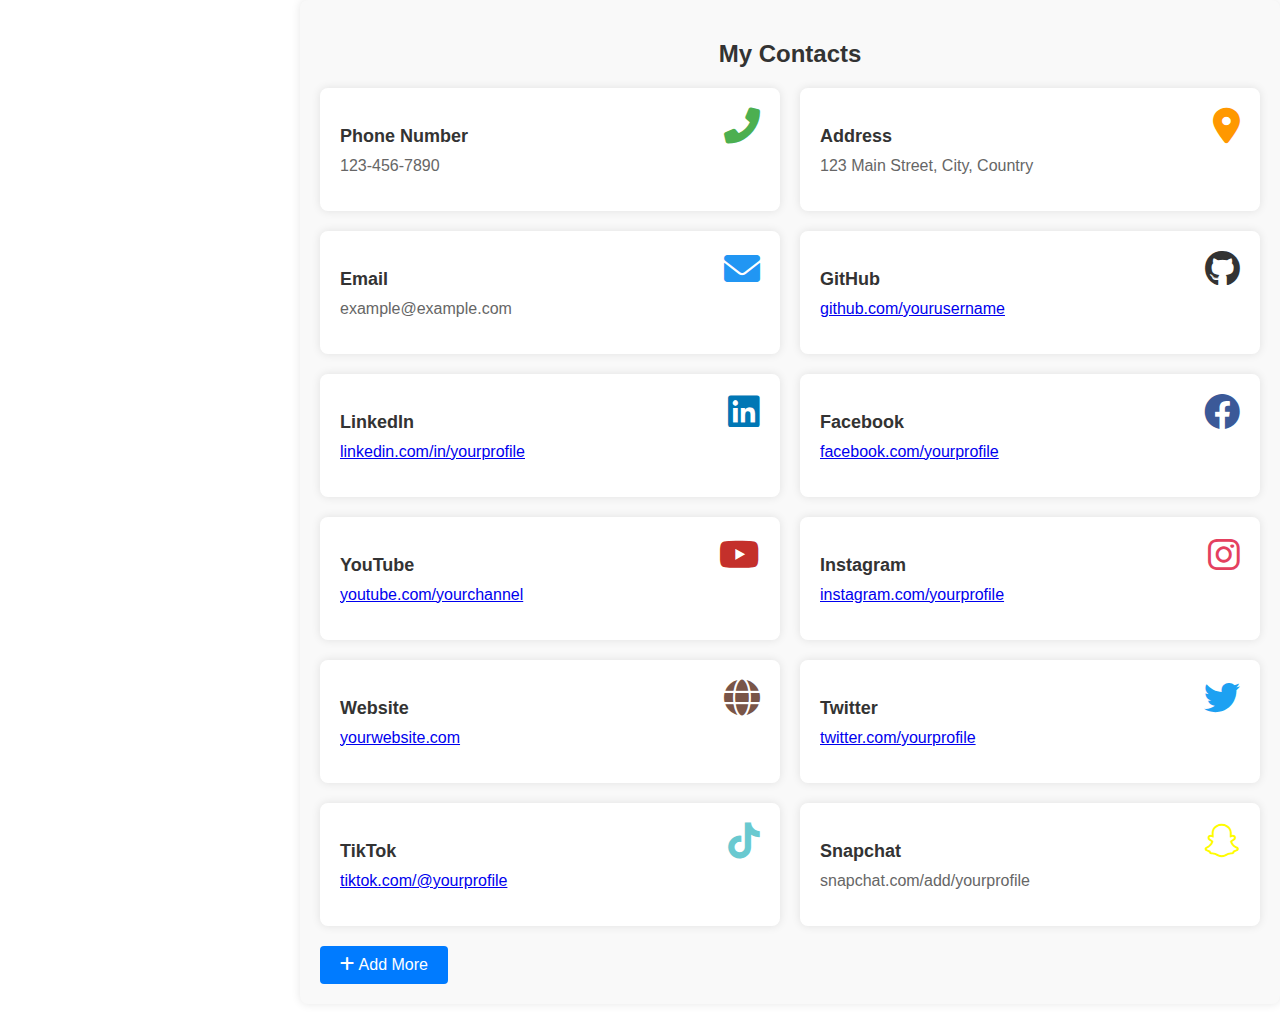
==== contacts.html @ 4cd37d3c "Portfolio Changes" ====
<!DOCTYPE html>
<html lang="en">
<head>
    <meta charset="UTF-8">
    <meta name="viewport" content="width=device-width, initial-scale=1.0">
    <title>My Contacts</title>
    <link rel="stylesheet" href="./contacts.css">
    <link rel="stylesheet" href="https://cdnjs.cloudflare.com/ajax/libs/font-awesome/6.0.0-beta3/css/all.min.css">
</head>
<body>
    <div class="container">
        <div class="contacts-info">
            <h2>My Contacts</h2>
            <div class="contact-cards">
                <!-- Phone Number Card -->
                <div class="contact-card phone">
                    <i class="fas fa-phone-alt card-icon"></i>
                    <h3>Phone Number</h3>
                    <p class="contact-details">123-456-7890</p>
                </div>

                <!-- Address Card -->
                <div class="contact-card address">
                    <i class="fas fa-map-marker-alt card-icon"></i>
                    <h3>Address</h3>
                    <p class="contact-details">123 Main Street, City, Country</p>
                </div>

                <!-- Email Card -->
                <div class="contact-card email">
                    <i class="fas fa-envelope card-icon"></i>
                    <h3>Email</h3>
                    <p class="contact-details">example@example.com</p>
                </div>

                <!-- GitHub Link Card -->
                <div class="contact-card github">
                    <i class="fab fa-github card-icon"></i>
                    <h3>GitHub</h3>
                    <p class="contact-details"><a href="https://github.com/yourusername" target="_blank">github.com/yourusername</a></p>
                </div>

                <!-- LinkedIn Link Card -->
                <div class="contact-card linkedin">
                    <i class="fab fa-linkedin card-icon"></i>
                    <h3>LinkedIn</h3>
                    <p class="contact-details"><a href="https://linkedin.com/in/yourprofile" target="_blank">linkedin.com/in/yourprofile</a></p>
                </div>

                <!-- Facebook Link Card -->
                <div class="contact-card facebook">
                    <i class="fab fa-facebook card-icon"></i>
                    <h3>Facebook</h3>
                    <p class="contact-details"><a href="#" target="_blank">facebook.com/yourprofile</a></p>
                </div>

                <!-- YouTube Link Card -->
                <div class="contact-card youtube">
                    <i class="fab fa-youtube card-icon"></i>
                    <h3>YouTube</h3>
                    <p class="contact-details"><a href="#" target="_blank">youtube.com/yourchannel</a></p>
                </div>

                <!-- Instagram Link Card -->
                <div class="contact-card instagram">
                    <i class="fab fa-instagram card-icon"></i>
                    <h3>Instagram</h3>
                    <p class="contact-details"><a href="#" target="_blank">instagram.com/yourprofile</a></p>
                </div>

                <!-- Website Link Card -->
                <div class="contact-card website">
                    <i class="fas fa-globe card-icon"></i>
                    <h3>Website</h3>
                    <p class="contact-details"><a href="#" target="_blank">yourwebsite.com</a></p>
                </div>

                <!-- Twitter Link Card -->
                <div class="contact-card twitter">
                    <i class="fab fa-twitter card-icon"></i>
                    <h3>Twitter</h3>
                    <p class="contact-details"><a href="#" target="_blank">twitter.com/yourprofile</a></p>
                </div>

                <!-- TikTok Link Card -->
                <div class="contact-card tiktok">
                    <i class="fab fa-tiktok card-icon"></i>
                    <h3>TikTok</h3>
                    <p class="contact-details"><a href="#" target="_blank">tiktok.com/@yourprofile</a></p>
                </div>

                <!-- Snapchat Link Card -->
                <div class="contact-card snapchat">
                    <i class="fab fa-snapchat-ghost card-icon"></i>
                    <h3>Snapchat</h3>
                    <p class="contact-details">snapchat.com/add/yourprofile</p>
                </div>
            </div>

            <!-- Add More Button (without functionality) -->
            <button class="add-more-btn"><i class="fas fa-plus"></i> Add More</button>
        </div>
    </div>
</body>
</html>
---- contacts.css ----
body, html {
    margin: 0;
    padding: 0;
    font-family: 'Roboto', sans-serif;
    box-sizing: border-box;
}

.container {
    margin-left: 300px;
    background: white;
    min-height: 100vh;
    animation: fadeIn 2s forwards;
}

h2 {
    text-align: center;
    color: #333;
}

.contacts-info {
    margin-bottom: 20px;
    padding: 20px;
    background: #f9f9f9;
    border-radius: 8px;
    box-shadow: 0 0 10px rgba(0, 0, 0, 0.1);
}

.contact-cards {
    display: flex;
    flex-wrap: wrap;
    gap: 20px;
}

.contact-card {
    flex: 1 0 300px;
    padding: 20px;
    background: #fff;
    border-radius: 8px;
    box-shadow: 0 0 10px rgba(0, 0, 0, 0.1);
    transition: transform 0.3s ease, box-shadow 0.3s ease;
    position: relative;
}

.contact-card:hover {
    transform: translateY(-5px);
    box-shadow: 0 5px 15px rgba(0, 0, 0, 0.1);
}

.contact-card h3 {
    margin-bottom: 10px;
    font-size: 18px;
    color: #333;
}

.contact-details {
    margin-top: 0;
    color: #666;
}

.add-more-btn {
    padding: 10px 20px;
    border: none;
    border-radius: 4px;
    cursor: pointer;
    background: #007bff;
    color: white;
    font-size: 16px;
    margin-top: 20px;
    transition: background-color 0.3s ease;
}

.add-more-btn:hover {
    background: #0056b3;
}

/* Icon styles */
.card-icon {
    font-size: 36px;
    position: absolute;
    top: 20px;
    right: 20px;
}

/* Card specific icon colors */
.phone .card-icon {
    color: #4CAF50; /* Green */
}

.address .card-icon {
    color: #FF9800; /* Orange */
}

.email .card-icon {
    color: #2196F3; /* Blue */
}

.github .card-icon {
    color: #333333; /* Dark gray */
}

.linkedin .card-icon {
    color: #0077B5; /* LinkedIn blue */
}

.facebook .card-icon {
    color: #3b5998; /* Facebook blue */
}

.youtube .card-icon {
    color: #c4302b; /* YouTube red */
}

.instagram .card-icon {
    color: #e4405f; /* Instagram pink */
}

.website .card-icon {
    color: #795548; /* Brown */
}

/* New Cards: Twitter, TikTok, Snapchat */
.twitter .card-icon {
    color: #1DA1F2; /* Twitter blue */
}

.tiktok .card-icon {
    color: #69C9D0; /* TikTok turquoise */
}

.snapchat .card-icon {
    color: #FFFC00; /* Snapchat yellow */
}
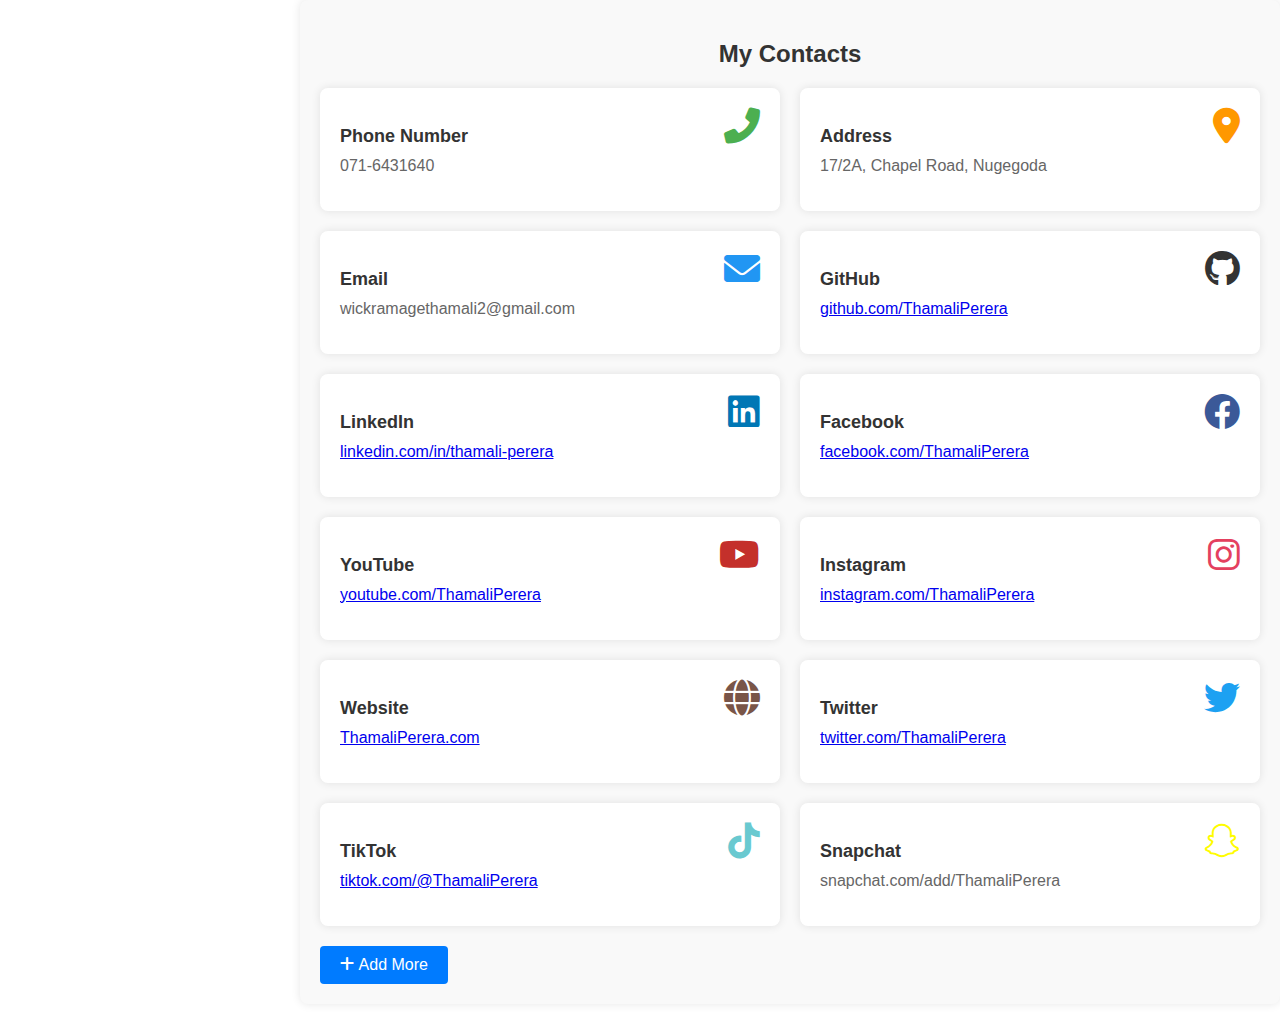
==== commit 97e039ca: "Change Details" ====
--- a/contacts.html
+++ b/contacts.html
@@ -16,84 +16,84 @@
                 <div class="contact-card phone">
                     <i class="fas fa-phone-alt card-icon"></i>
                     <h3>Phone Number</h3>
-                    <p class="contact-details">123-456-7890</p>
+                    <p class="contact-details">071-6431640</p>
                 </div>
 
                 <!-- Address Card -->
                 <div class="contact-card address">
                     <i class="fas fa-map-marker-alt card-icon"></i>
                     <h3>Address</h3>
-                    <p class="contact-details">123 Main Street, City, Country</p>
+                    <p class="contact-details">17/2A, Chapel Road, Nugegoda</p>
                 </div>
 
                 <!-- Email Card -->
                 <div class="contact-card email">
                     <i class="fas fa-envelope card-icon"></i>
                     <h3>Email</h3>
-                    <p class="contact-details">example@example.com</p>
+                    <p class="contact-details">wickramagethamali2@gmail.com</p>
                 </div>
 
                 <!-- GitHub Link Card -->
                 <div class="contact-card github">
                     <i class="fab fa-github card-icon"></i>
                     <h3>GitHub</h3>
-                    <p class="contact-details"><a href="https://github.com/yourusername" target="_blank">github.com/yourusername</a></p>
+                    <p class="contact-details"><a href="https://github.com/ThamaliPerera" target="_blank">github.com/ThamaliPerera</a></p>
                 </div>
 
                 <!-- LinkedIn Link Card -->
                 <div class="contact-card linkedin">
                     <i class="fab fa-linkedin card-icon"></i>
                     <h3>LinkedIn</h3>
-                    <p class="contact-details"><a href="https://linkedin.com/in/yourprofile" target="_blank">linkedin.com/in/yourprofile</a></p>
+                    <p class="contact-details"><a href="https://linkedin.com/in/thamali-perera" target="_blank">linkedin.com/in/thamali-perera</a></p>
                 </div>
 
                 <!-- Facebook Link Card -->
                 <div class="contact-card facebook">
                     <i class="fab fa-facebook card-icon"></i>
                     <h3>Facebook</h3>
-                    <p class="contact-details"><a href="#" target="_blank">facebook.com/yourprofile</a></p>
+                    <p class="contact-details"><a href="#" target="_blank">facebook.com/ThamaliPerera</a></p>
                 </div>
 
                 <!-- YouTube Link Card -->
                 <div class="contact-card youtube">
                     <i class="fab fa-youtube card-icon"></i>
                     <h3>YouTube</h3>
-                    <p class="contact-details"><a href="#" target="_blank">youtube.com/yourchannel</a></p>
+                    <p class="contact-details"><a href="#" target="_blank">youtube.com/ThamaliPerera</a></p>
                 </div>
 
                 <!-- Instagram Link Card -->
                 <div class="contact-card instagram">
                     <i class="fab fa-instagram card-icon"></i>
                     <h3>Instagram</h3>
-                    <p class="contact-details"><a href="#" target="_blank">instagram.com/yourprofile</a></p>
+                    <p class="contact-details"><a href="#" target="_blank">instagram.com/ThamaliPerera</a></p>
                 </div>
 
                 <!-- Website Link Card -->
                 <div class="contact-card website">
                     <i class="fas fa-globe card-icon"></i>
                     <h3>Website</h3>
-                    <p class="contact-details"><a href="#" target="_blank">yourwebsite.com</a></p>
+                    <p class="contact-details"><a href="#" target="_blank">ThamaliPerera.com</a></p>
                 </div>
 
                 <!-- Twitter Link Card -->
                 <div class="contact-card twitter">
                     <i class="fab fa-twitter card-icon"></i>
                     <h3>Twitter</h3>
-                    <p class="contact-details"><a href="#" target="_blank">twitter.com/yourprofile</a></p>
+                    <p class="contact-details"><a href="#" target="_blank">twitter.com/ThamaliPerera</a></p>
                 </div>
 
                 <!-- TikTok Link Card -->
                 <div class="contact-card tiktok">
                     <i class="fab fa-tiktok card-icon"></i>
                     <h3>TikTok</h3>
-                    <p class="contact-details"><a href="#" target="_blank">tiktok.com/@yourprofile</a></p>
+                    <p class="contact-details"><a href="#" target="_blank">tiktok.com/@ThamaliPerera</a></p>
                 </div>
 
                 <!-- Snapchat Link Card -->
                 <div class="contact-card snapchat">
                     <i class="fab fa-snapchat-ghost card-icon"></i>
                     <h3>Snapchat</h3>
-                    <p class="contact-details">snapchat.com/add/yourprofile</p>
+                    <p class="contact-details">snapchat.com/add/ThamaliPerera</p>
                 </div>
             </div>
 
